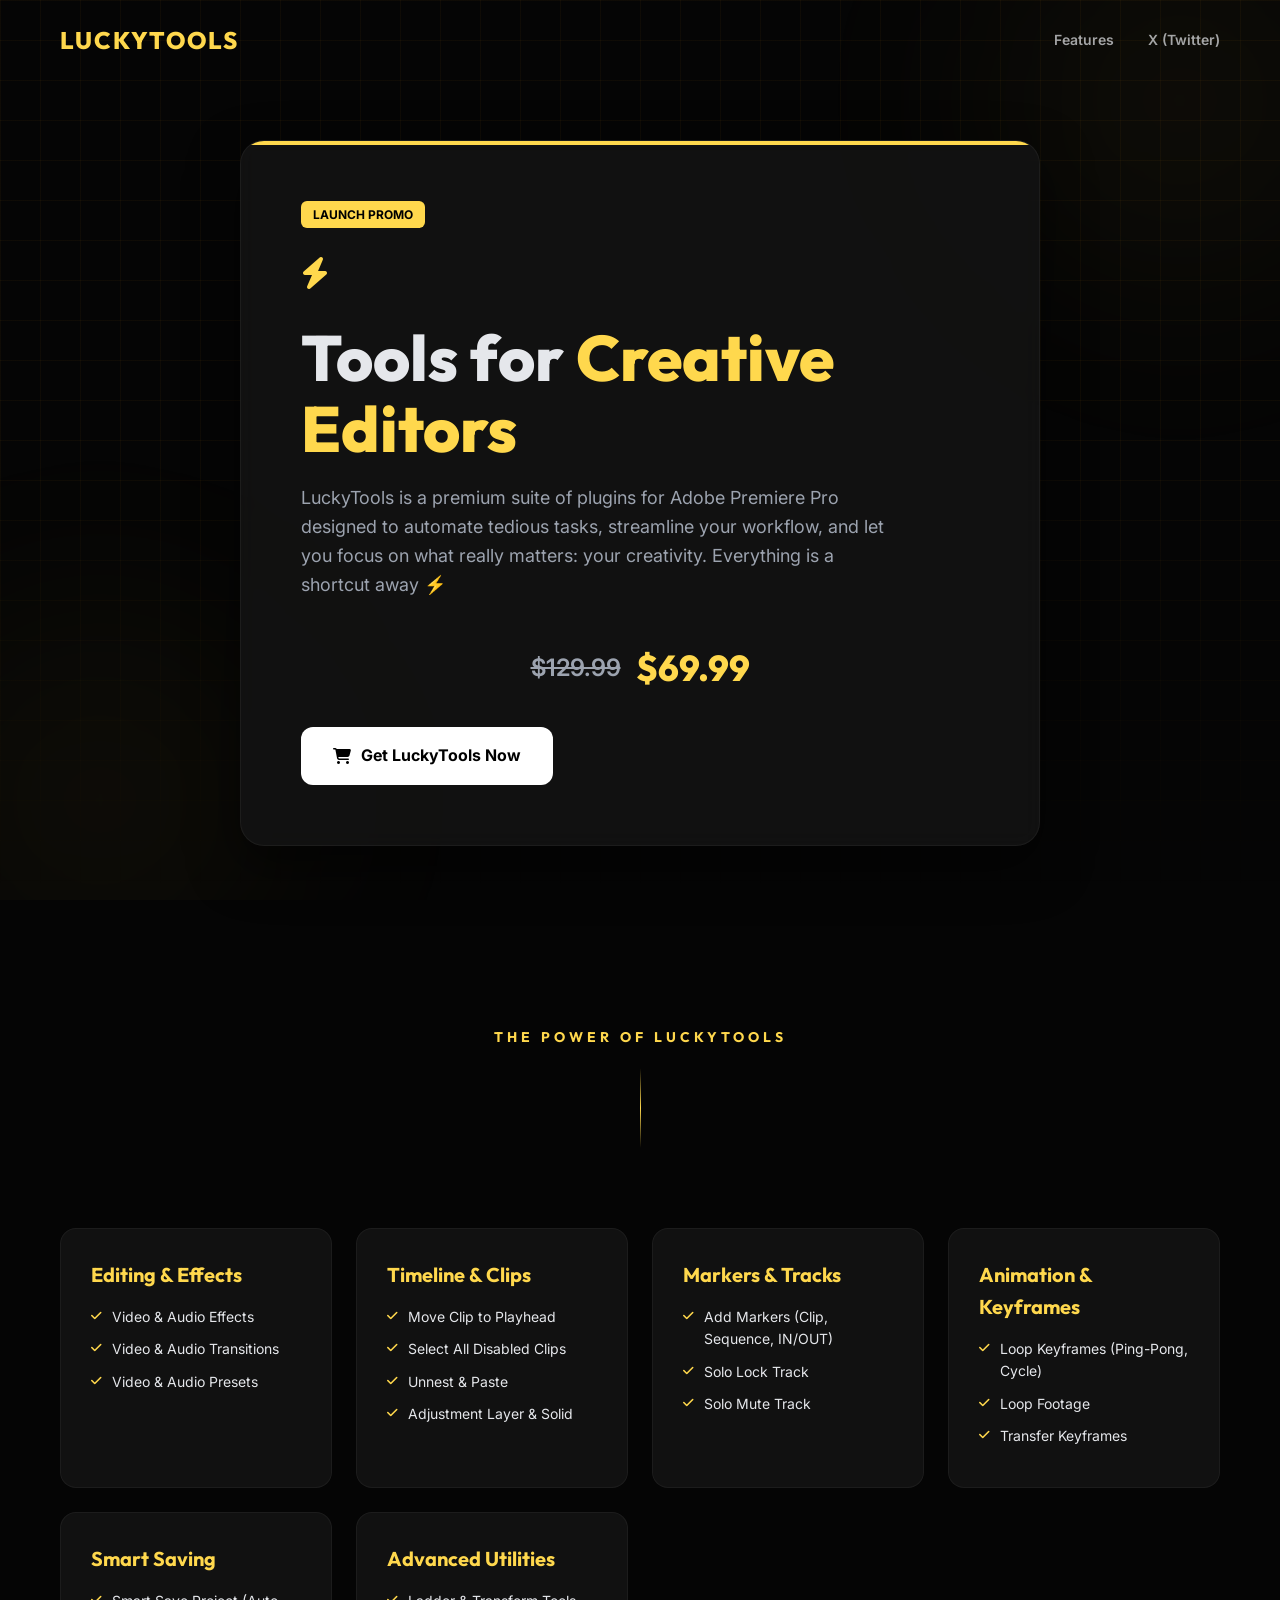
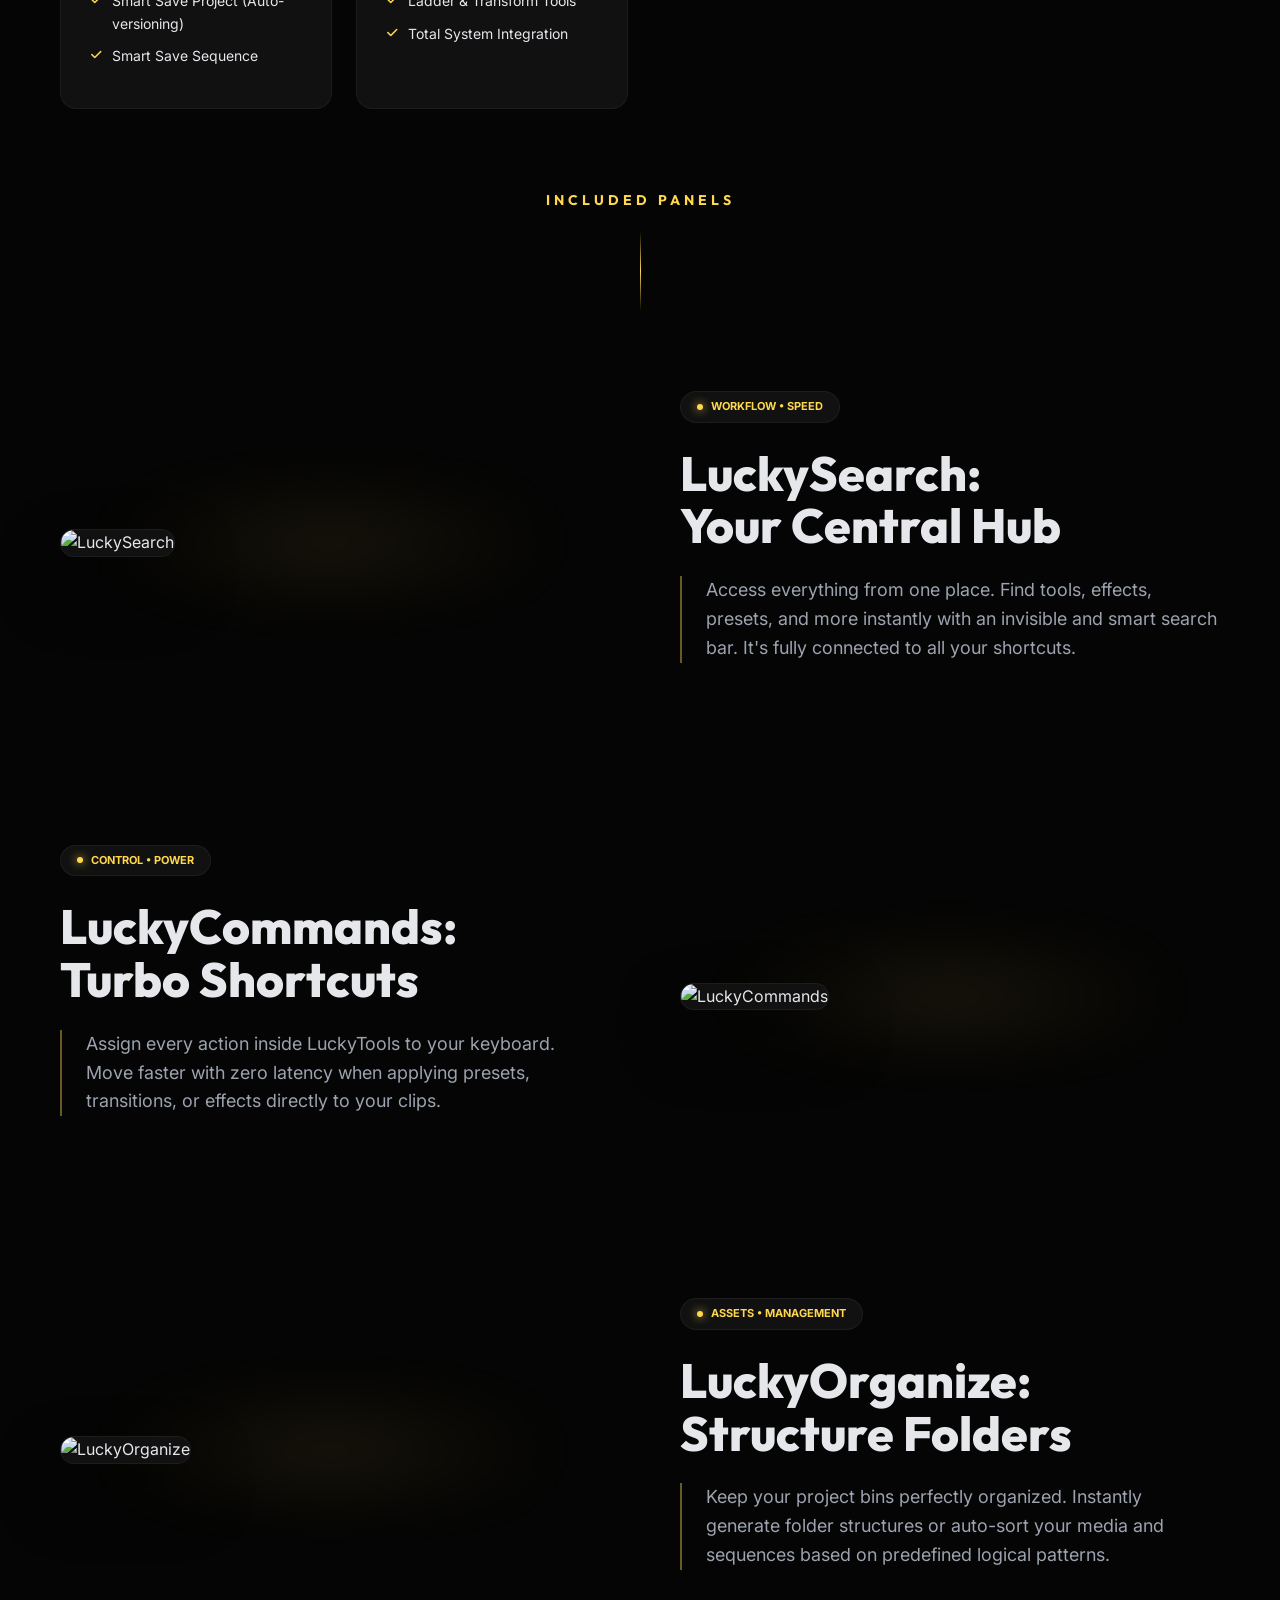
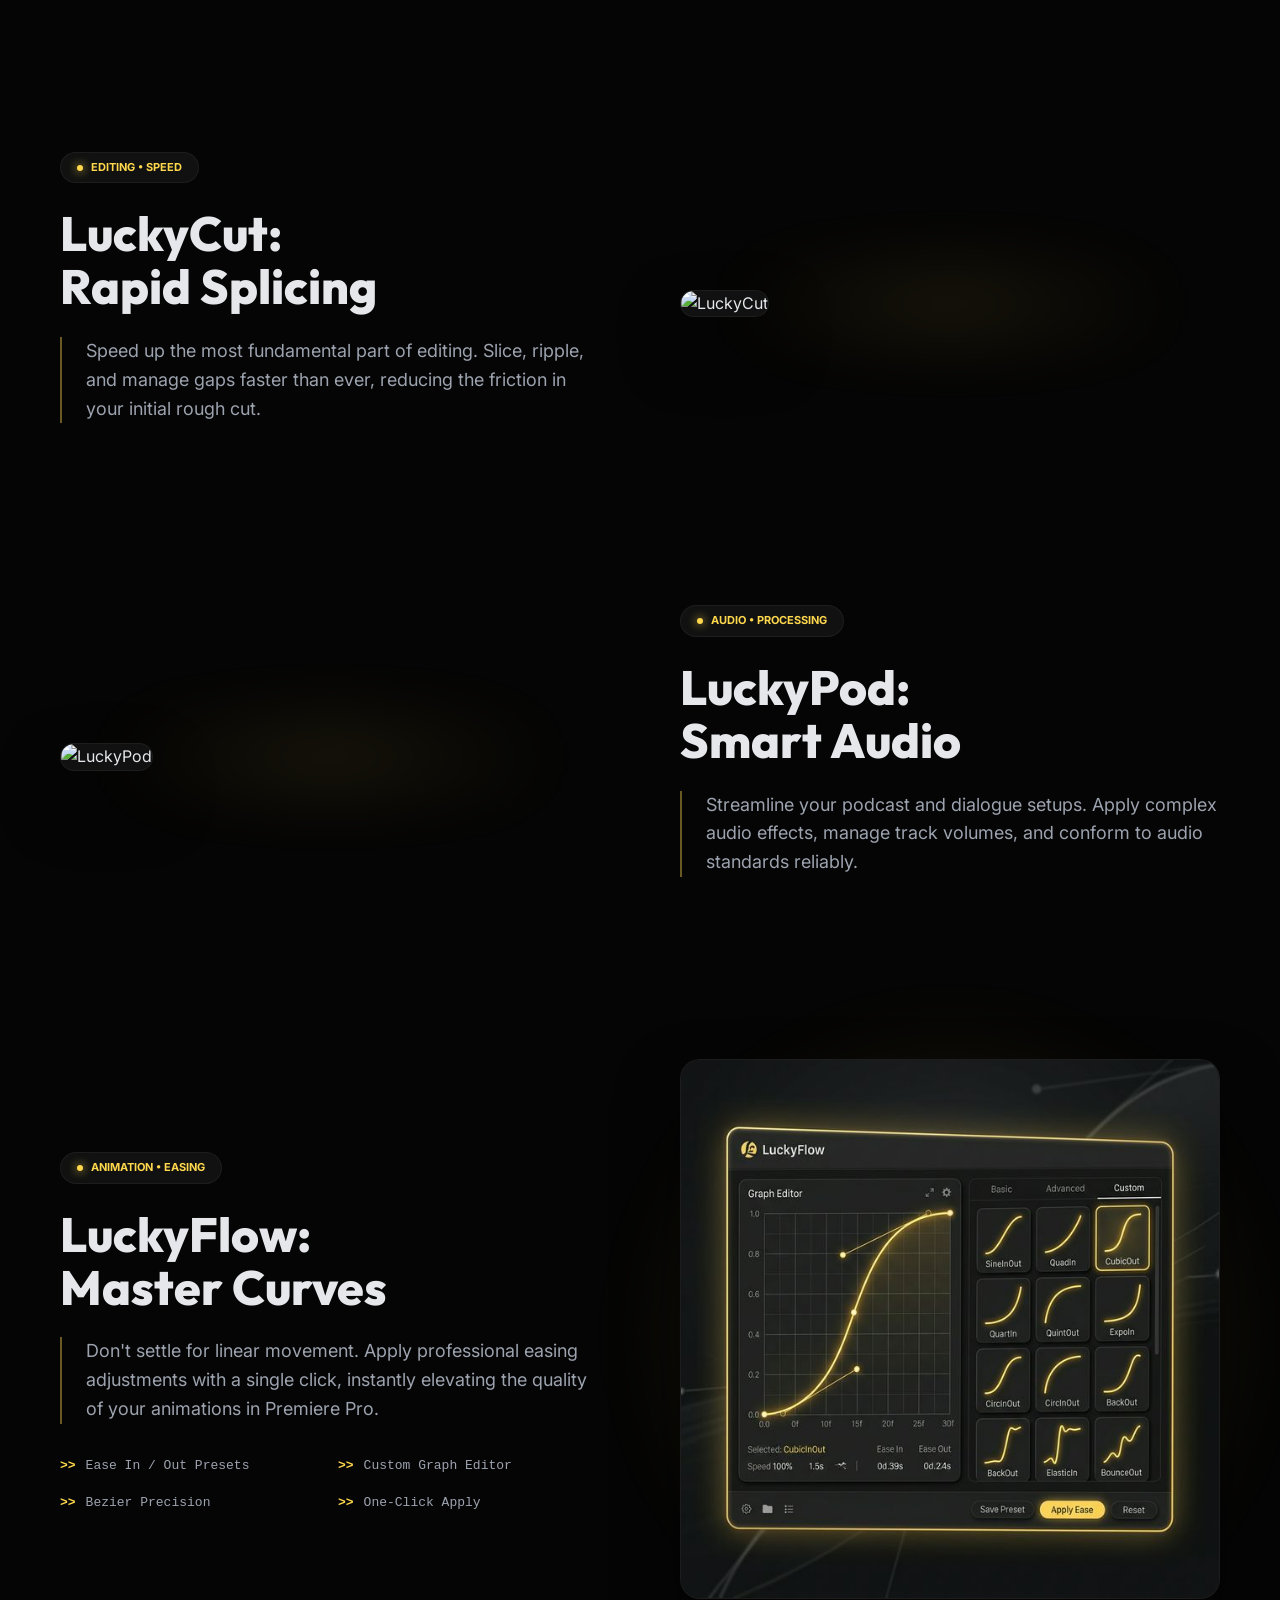
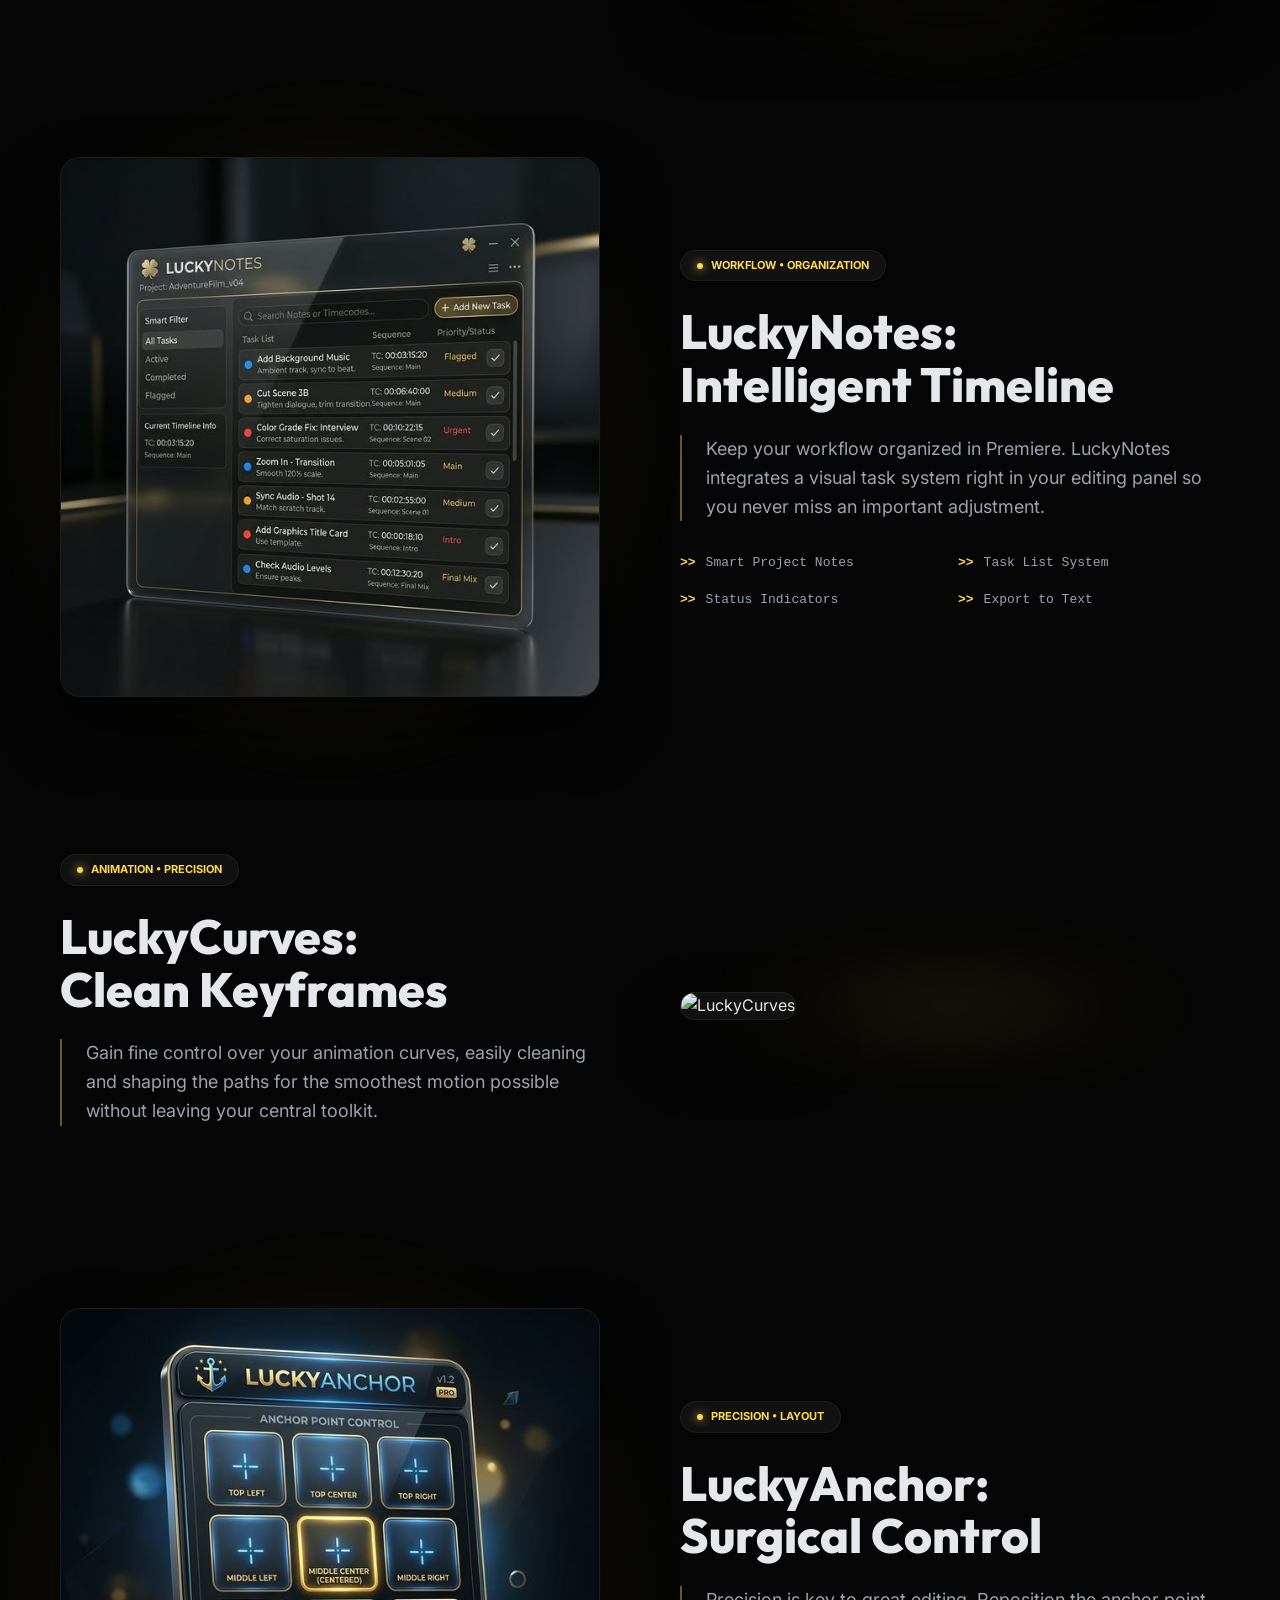
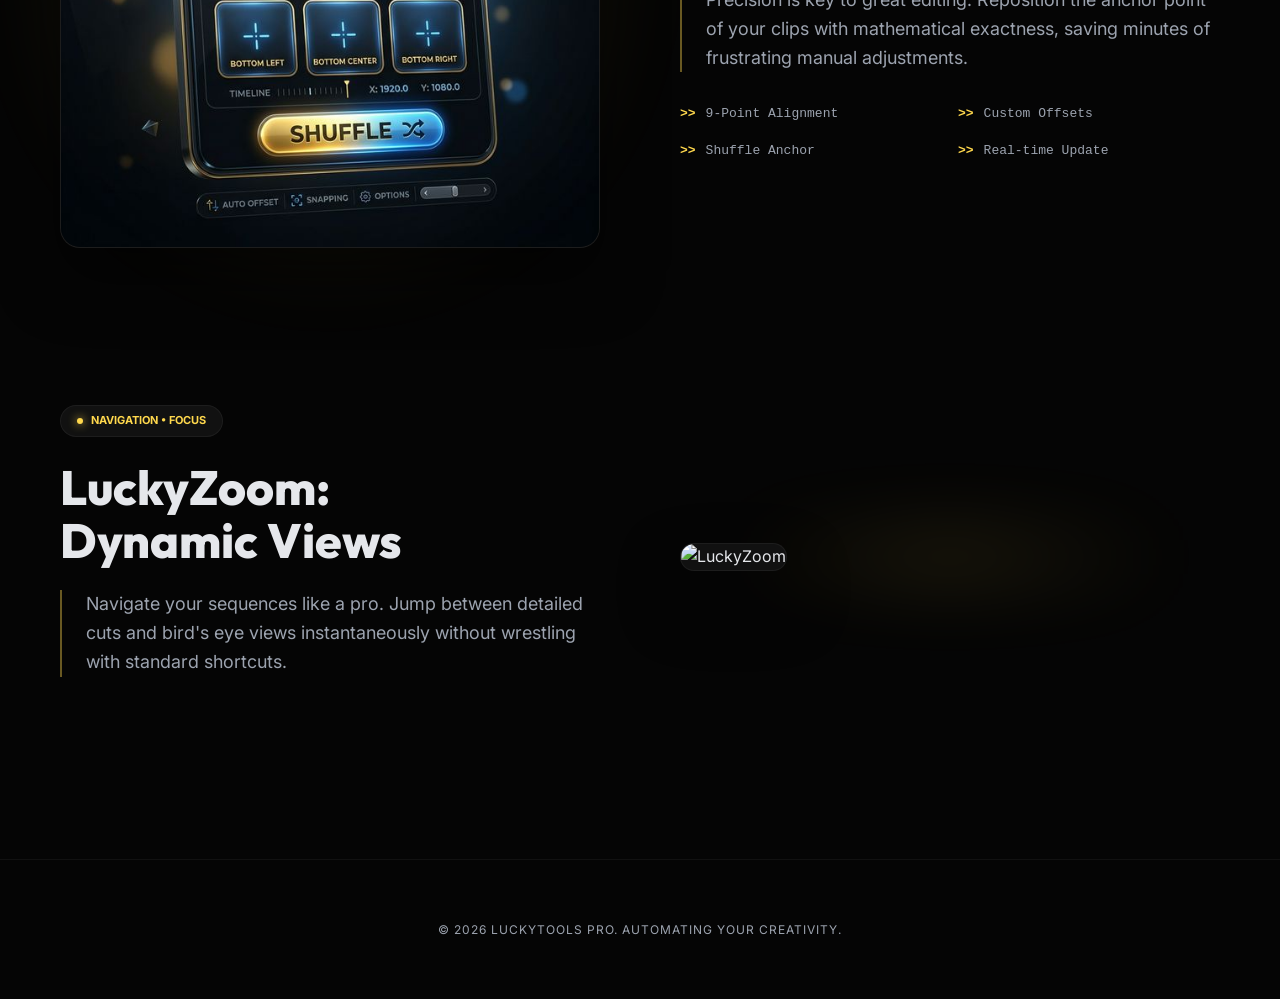
==== LuckyTools-main/index.html @ b52d0452 "Add files via upload" ====
<!DOCTYPE html>
<html lang="en">

<head>
    <meta charset="UTF-8">
    <meta name="viewport" content="width=device-width, initial-scale=1.0">
    <title>LuckyTools | Premium Premiere Pro Plugins</title>
    <link rel="stylesheet" href="style.css">
    <link rel="stylesheet" href="https://cdnjs.cloudflare.com/ajax/libs/font-awesome/6.4.0/css/all.min.css">
</head>

<body>
    <div class="bg-blobs">
        <div class="blob blob-1"></div>
        <div class="blob blob-2"></div>
    </div>

    <header class="container">
        <div class="logo">LuckyTools</div>
        <nav>
            <a href="#">Features</a>
            <a href="https://x.com/jorgeditor" target="_blank">X (Twitter)</a>
        </nav>
    </header>

    <main>
        <!-- HERO SECTION -->
        <section class="hero container">
            <div class="hero-content-wrapper">
                <div class="hero-card">
                    <div class="coming-soon">Launch Promo</div>
                    <div class="hero-icon">
                        <i class="fas fa-bolt"></i>
                    </div>
                    <h1>Tools for <span>Creative Editors</span></h1>
                    <p>LuckyTools is a premium suite of plugins for Adobe Premiere Pro designed to automate tedious tasks, streamline your workflow, and let you focus on what really matters: your creativity. Everything is a shortcut away ⚡</p>
                    <div class="price-box">
                        <span class="price-strikethrough">$129.99</span>
                        <span class="price-current">$69.99</span>
                    </div>
                    <a href="#" class="btn-download">
                        <i class="fas fa-shopping-cart"></i> Get LuckyTools Now
                    </a>
                </div>
            </div>
        </section>

        <!-- COMMANDS AND FEATURES GRID -->
        <div class="container">
            <div class="section-divider">
                <h2>The Power of LuckyTools</h2>
                <div class="line"></div>
            </div>

            <div class="features-grid">
                <div class="feature-card">
                    <h4>Editing & Effects</h4>
                    <ul>
                        <li><i class="fas fa-check"></i> Video & Audio Effects</li>
                        <li><i class="fas fa-check"></i> Video & Audio Transitions</li>
                        <li><i class="fas fa-check"></i> Video & Audio Presets</li>
                    </ul>
                </div>
                <div class="feature-card">
                    <h4>Timeline & Clips</h4>
                    <ul>
                        <li><i class="fas fa-check"></i> Move Clip to Playhead</li>
                        <li><i class="fas fa-check"></i> Select All Disabled Clips</li>
                        <li><i class="fas fa-check"></i> Unnest & Paste</li>
                        <li><i class="fas fa-check"></i> Adjustment Layer & Solid</li>
                    </ul>
                </div>
                <div class="feature-card">
                    <h4>Markers & Tracks</h4>
                    <ul>
                        <li><i class="fas fa-check"></i> Add Markers (Clip, Sequence, IN/OUT)</li>
                        <li><i class="fas fa-check"></i> Solo Lock Track</li>
                        <li><i class="fas fa-check"></i> Solo Mute Track</li>
                    </ul>
                </div>
                <div class="feature-card">
                    <h4>Animation & Keyframes</h4>
                    <ul>
                        <li><i class="fas fa-check"></i> Loop Keyframes (Ping-Pong, Cycle)</li>
                        <li><i class="fas fa-check"></i> Loop Footage</li>
                        <li><i class="fas fa-check"></i> Transfer Keyframes</li>
                    </ul>
                </div>
                <div class="feature-card">
                    <h4>Smart Saving</h4>
                    <ul>
                        <li><i class="fas fa-check"></i> Smart Save Project (Auto-versioning)</li>
                        <li><i class="fas fa-check"></i> Smart Save Sequence</li>
                    </ul>
                </div>
                <div class="feature-card">
                    <h4>Advanced Utilities</h4>
                    <ul>
                        <li><i class="fas fa-check"></i> Ladder & Transform Tools</li>
                        <li><i class="fas fa-check"></i> Total System Integration</li>
                    </ul>
                </div>
            </div>

            <div class="section-divider">
                <h2>Included Panels</h2>
                <div class="line"></div>
            </div>

            <!-- LuckySearch -->
            <div class="feature-row">
                <div class="feature-visual">
                    <div class="neon-glow"></div>
                    <img src="luckysearch.png" alt="LuckySearch" class="feature-image">
                </div>
                <div class="feature-content">
                    <div class="feature-badge">
                        <div class="dot"></div>
                        <span>Workflow • Speed</span>
                    </div>
                    <h3>LuckySearch: <br>Your Central Hub</h3>
                    <p>Access everything from one place. Find tools, effects, presets, and more instantly with an invisible and smart search bar. It's fully connected to all your shortcuts.</p>
                </div>
            </div>

            <!-- LuckyCommands -->
            <div class="feature-row reverse">
                <div class="feature-visual">
                    <div class="neon-glow"></div>
                    <img src="luckycommands.png" alt="LuckyCommands" class="feature-image">
                </div>
                <div class="feature-content">
                    <div class="feature-badge">
                        <div class="dot"></div>
                        <span>Control • Power</span>
                    </div>
                    <h3>LuckyCommands: <br>Turbo Shortcuts</h3>
                    <p>Assign every action inside LuckyTools to your keyboard. Move faster with zero latency when applying presets, transitions, or effects directly to your clips.</p>
                </div>
            </div>

            <!-- LuckyOrganize -->
            <div class="feature-row">
                <div class="feature-visual">
                    <div class="neon-glow"></div>
                    <img src="luckyorganize.png" alt="LuckyOrganize" class="feature-image">
                </div>
                <div class="feature-content">
                    <div class="feature-badge">
                        <div class="dot"></div>
                        <span>Assets • Management</span>
                    </div>
                    <h3>LuckyOrganize: <br>Structure Folders</h3>
                    <p>Keep your project bins perfectly organized. Instantly generate folder structures or auto-sort your media and sequences based on predefined logical patterns.</p>
                </div>
            </div>

            <!-- LuckyCut -->
            <div class="feature-row reverse">
                <div class="feature-visual">
                    <div class="neon-glow"></div>
                    <img src="luckycut.png" alt="LuckyCut" class="feature-image">
                </div>
                <div class="feature-content">
                    <div class="feature-badge">
                        <div class="dot"></div>
                        <span>Editing • Speed</span>
                    </div>
                    <h3>LuckyCut: <br>Rapid Splicing</h3>
                    <p>Speed up the most fundamental part of editing. Slice, ripple, and manage gaps faster than ever, reducing the friction in your initial rough cut.</p>
                </div>
            </div>

            <!-- LuckyPod -->
            <div class="feature-row">
                <div class="feature-visual">
                    <div class="neon-glow"></div>
                    <img src="luckypod.png" alt="LuckyPod" class="feature-image">
                </div>
                <div class="feature-content">
                    <div class="feature-badge">
                        <div class="dot"></div>
                        <span>Audio • Processing</span>
                    </div>
                    <h3>LuckyPod: <br>Smart Audio</h3>
                    <p>Streamline your podcast and dialogue setups. Apply complex audio effects, manage track volumes, and conform to audio standards reliably.</p>
                </div>
            </div>

            <!-- LuckyFlow -->
            <div class="feature-row reverse">
                <div class="feature-visual">
                    <div class="neon-glow"></div>
                    <img src="luckyflow.png" alt="LuckyFlow" class="feature-image">
                </div>
                <div class="feature-content">
                    <div class="feature-badge">
                        <div class="dot"></div>
                        <span>Animation • Easing</span>
                    </div>
                    <h3>LuckyFlow: <br>Master Curves</h3>
                    <p>Don't settle for linear movement. Apply professional easing adjustments with a single click, instantly elevating the quality of your animations in Premiere Pro.</p>
                    <ul class="feature-list">
                        <li><span>>></span> Ease In / Out Presets</li>
                        <li><span>>></span> Custom Graph Editor</li>
                        <li><span>>></span> Bezier Precision</li>
                        <li><span>>></span> One-Click Apply</li>
                    </ul>
                </div>
            </div>

            <!-- LuckyNotes -->
            <div class="feature-row">
                <div class="feature-visual">
                    <div class="neon-glow"></div>
                    <img src="luckynotes.png" alt="LuckyNotes" class="feature-image">
                </div>
                <div class="feature-content">
                    <div class="feature-badge">
                        <div class="dot"></div>
                        <span>Workflow • Organization</span>
                    </div>
                    <h3>LuckyNotes: <br>Intelligent Timeline</h3>
                    <p>Keep your workflow organized in Premiere. LuckyNotes integrates a visual task system right in your editing panel so you never miss an important adjustment.</p>
                    <ul class="feature-list">
                        <li><span>>></span> Smart Project Notes</li>
                        <li><span>>></span> Task List System</li>
                        <li><span>>></span> Status Indicators</li>
                        <li><span>>></span> Export to Text</li>
                    </ul>
                </div>
            </div>

            <!-- LuckyCurves -->
            <div class="feature-row reverse">
                <div class="feature-visual">
                    <div class="neon-glow"></div>
                    <img src="luckycurves.png" alt="LuckyCurves" class="feature-image">
                </div>
                <div class="feature-content">
                    <div class="feature-badge">
                        <div class="dot"></div>
                        <span>Animation • Precision</span>
                    </div>
                    <h3>LuckyCurves: <br>Clean Keyframes</h3>
                    <p>Gain fine control over your animation curves, easily cleaning and shaping the paths for the smoothest motion possible without leaving your central toolkit.</p>
                </div>
            </div>

            <!-- LuckyAnchor -->
            <div class="feature-row">
                <div class="feature-visual">
                    <div class="neon-glow"></div>
                    <img src="luckyanchor.png" alt="LuckyAnchor" class="feature-image">
                </div>
                <div class="feature-content">
                    <div class="feature-badge">
                        <div class="dot"></div>
                        <span>Precision • Layout</span>
                    </div>
                    <h3>LuckyAnchor: <br>Surgical Control</h3>
                    <p>Precision is key to great editing. Reposition the anchor point of your clips with mathematical exactness, saving minutes of frustrating manual adjustments.</p>
                    <ul class="feature-list">
                        <li><span>>></span> 9-Point Alignment</li>
                        <li><span>>></span> Custom Offsets</li>
                        <li><span>>></span> Shuffle Anchor</li>
                        <li><span>>></span> Real-time Update</li>
                    </ul>
                </div>
            </div>

            <!-- LuckyZoom -->
            <div class="feature-row reverse">
                <div class="feature-visual">
                    <div class="neon-glow"></div>
                    <img src="luckyzoom.png" alt="LuckyZoom" class="feature-image">
                </div>
                <div class="feature-content">
                    <div class="feature-badge">
                        <div class="dot"></div>
                        <span>Navigation • Focus</span>
                    </div>
                    <h3>LuckyZoom: <br>Dynamic Views</h3>
                    <p>Navigate your sequences like a pro. Jump between detailed cuts and bird's eye views instantaneously without wrestling with standard shortcuts.</p>
                </div>
            </div>

        </div>
    </main>

    <footer>
        <div class="container">
            <p>&copy; 2026 LUCKYTOOLS PRO. AUTOMATING YOUR CREATIVITY.</p>
        </div>
    </footer>
</body>

</html>
---- LuckyTools-main/style.css ----
/* style.css */
@import url('https://fonts.googleapis.com/css2?family=Inter:wght@400;700&family=Outfit:wght@400;700;800&display=swap');

:root {
    --bg-color: #050505;
    --accent-color: #FFD84D;
    --accent-glow: rgba(255, 216, 77, 0.4);
    --text-color: #e5e7eb;
    --text-muted: #9ca3af;
    --card-bg: rgba(20, 20, 20, 0.8);
    --card-border: rgba(255, 255, 255, 0.05);
    --glass-bg: rgba(255, 255, 255, 0.03);
    --container-width: 1200px;
}

* {
    margin: 0;
    padding: 0;
    box-sizing: border-box;
}

body {
    background-color: var(--bg-color);
    color: var(--text-color);
    font-family: 'Inter', sans-serif;
    line-height: 1.6;
    overflow-x: hidden;
}

/* Background Grid Overlay (Retro Grid style) */
body::before {
    content: '';
    position: fixed;
    top: 0;
    left: 0;
    width: 100%;
    height: 100%;
    background-image: 
        linear-gradient(rgba(219, 146, 30, 0.05) 1px, transparent 1px),
        linear-gradient(90deg, rgba(219, 146, 30, 0.05) 1px, transparent 1px);
    background-size: 40px 40px;
    -webkit-mask-image: linear-gradient(to bottom, black 50%, transparent 100%);
    mask-image: linear-gradient(to bottom, black 50%, transparent 100%);
    z-index: -1;
    pointer-events: none;
}

.container {
    max-width: var(--container-width);
    margin: 0 auto;
    padding: 0 20px;
}

header {
    height: 80px;
    display: flex;
    justify-content: space-between;
    align-items: center;
    position: relative;
    z-index: 10;
}

.logo {
    font-family: 'Outfit', sans-serif;
    font-weight: 800;
    font-size: 24px;
    text-transform: uppercase;
    letter-spacing: 2px;
    color: var(--accent-color);
}

nav a {
    color: var(--text-color);
    text-decoration: none;
    margin-left: 30px;
    font-size: 14px;
    font-weight: 600;
    opacity: 0.7;
    transition: opacity 0.3s;
}

nav a:hover {
    opacity: 1;
}

main {
    padding-top: 60px;
}

.hero {
    display: flex;
    justify-content: center;
    align-items: center;
    min-height: 70vh;
    padding-bottom: 100px;
}

.hero-card {
    background: var(--card-bg);
    border: 1px solid var(--card-border);
    backdrop-filter: blur(10px);
    padding: 60px;
    border-radius: 24px;
    max-width: 800px;
    position: relative;
    overflow: hidden;
    box-shadow: 0 20px 50px rgba(0, 0, 0, 0.5);
}

.hero-card::before {
    content: '';
    position: absolute;
    top: 0;
    left: 0;
    width: 100%;
    height: 4px;
    background: var(--accent-color);
}

.hero-icon {
    font-size: 32px;
    color: var(--accent-color);
    margin-bottom: 24px;
}

h1 {
    font-family: 'Outfit', sans-serif;
    font-size: 64px;
    font-weight: 800;
    margin-bottom: 20px;
    line-height: 1.1;
}

h1 span {
    color: var(--accent-color);
}

.hero-card p {
    color: var(--text-muted);
    font-size: 18px;
    margin-bottom: 40px;
    max-width: 600px;
}

.btn-download {
    display: inline-flex;
    align-items: center;
    gap: 10px;
    background-color: #ffffff;
    color: #000000;
    padding: 16px 32px;
    border-radius: 12px;
    text-decoration: none;
    font-weight: 700;
    transition: transform 0.3s, background-color 0.3s;
}

.btn-download:hover {
    transform: translateY(-2px);
    background-color: var(--accent-color);
}

.category-section {
    margin-bottom: 80px;
}

.category-title {
    font-family: 'Outfit', sans-serif;
    font-size: 20px;
    text-transform: uppercase;
    letter-spacing: 3px;
    color: var(--accent-color);
    text-align: center;
    margin-bottom: 10px;
    display: flex;
    flex-direction: column;
    align-items: center;
}

.category-title::after {
    content: '';
    width: 0;
    height: 0;
}

.section-divider {
    text-align: center;
    margin: 80px 0;
}

.section-divider h2 {
    font-family: 'Outfit', sans-serif;
    font-size: 14px;
    letter-spacing: 4px;
    color: var(--accent-color);
    text-transform: uppercase;
    margin-bottom: 20px;
}

.section-divider .line {
    width: 1px;
    height: 80px;
    background: linear-gradient(to bottom, transparent, var(--accent-color), transparent);
    margin: 0 auto;
}

.feature-row {
    display: flex;
    align-items: center;
    gap: 80px;
    margin-bottom: 150px;
}

.feature-row.reverse {
    flex-direction: row-reverse;
}

.feature-visual {
    flex: 1;
    position: relative;
}

.feature-content {
    flex: 1;
}

.neon-glow {
    position: absolute;
    top: 50%;
    left: 50%;
    transform: translate(-50%, -50%);
    width: 120%;
    height: 120%;
    background: radial-gradient(circle, var(--accent-glow) 0%, transparent 70%);
    filter: blur(40px);
    z-index: -1;
    opacity: 0.5;
}

.feature-image {
    width: 100%;
    border-radius: 20px;
    border: 1px solid var(--card-border);
    box-shadow: 0 30px 60px rgba(0,0,0,0.5);
    background: #111;
    transition: transform 0.5s cubic-bezier(0.25, 1, 0.5, 1);
}

.feature-row:hover .feature-image {
    transform: translateY(-10px) scale(1.02);
}

.feature-badge {
    display: inline-flex;
    align-items: center;
    gap: 8px;
    padding: 6px 16px;
    background: rgba(255, 255, 255, 0.05);
    border: 1px solid var(--card-border);
    border-radius: 100px;
    font-size: 11px;
    font-weight: 700;
    text-transform: uppercase;
    color: var(--accent-color);
    margin-bottom: 24px;
}

.feature-badge .dot {
    width: 6px;
    height: 6px;
    background: var(--accent-color);
    border-radius: 50%;
    box-shadow: 0 0 10px var(--accent-color);
}

.feature-content h3 {
    font-size: 48px;
    font-family: 'Outfit', sans-serif;
    font-weight: 800;
    line-height: 1.1;
    margin-bottom: 24px;
}

.feature-content p {
    font-size: 18px;
    color: var(--text-muted);
    border-left: 2px solid var(--accent-glow);
    padding-left: 24px;
    margin-bottom: 32px;
}

.feature-list {
    list-style: none;
    display: grid;
    grid-template-columns: 1fr 1fr;
    gap: 16px;
}

.feature-list li {
    font-family: monospace;
    font-size: 13px;
    color: var(--text-muted);
    display: flex;
    align-items: center;
    gap: 10px;
}

.feature-list li span {
    color: var(--accent-color);
    font-weight: bold;
}

footer {
    padding: 60px 0;
    text-align: center;
    border-top: 1px solid var(--card-border);
    margin-top: 100px;
}

footer p {
    color: var(--text-muted);
    font-size: 12px;
    letter-spacing: 1px;
}

/* Coming Soon Badge */
.coming-soon {
    display: inline-block;
    background: var(--accent-color);
    color: #000;
    padding: 4px 12px;
    border-radius: 6px;
    font-weight: 700;
    font-size: 12px;
    margin-bottom: 20px;
    text-transform: uppercase;
}

/* Background Blobs */
.bg-blobs {
    position: fixed;
    top: 0;
    left: 0;
    width: 100%;
    height: 100%;
    z-index: -2;
    overflow: hidden;
}

.blob {
    position: absolute;
    width: 600px;
    height: 600px;
    background: radial-gradient(circle, rgba(255, 216, 77, 0.05) 0%, transparent 70%);
    border-radius: 50%;
    filter: blur(80px);
}

.blob-1 {
    top: -200px;
    right: -200px;
}

.blob-2 {
    bottom: -200px;
    left: -200px;
}

@media (max-width: 768px) {
    h1 {
        font-size: 40px;
    }
    .hero-card {
        padding: 30px;
    }
}

/* Pricing Styles */
.price-box {
    display: flex;
    align-items: center;
    justify-content: center;
    gap: 15px;
    margin-bottom: 30px;
}

.price-strikethrough {
    font-size: 24px;
    color: var(--text-muted);
    text-decoration: line-through;
    font-weight: 600;
}

.price-current {
    font-size: 36px;
    color: var(--accent-color);
    font-weight: 800;
    font-family: 'Outfit', sans-serif;
}

/* Features Grid */
.features-grid {
    display: grid;
    grid-template-columns: repeat(auto-fit, minmax(250px, 1fr));
    gap: 24px;
    margin-bottom: 80px;
    text-align: left;
}

.feature-card {
    background: var(--card-bg);
    border: 1px solid var(--card-border);
    padding: 30px;
    border-radius: 16px;
    transition: transform 0.3s, border-color 0.3s;
}

.feature-card:hover {
    transform: translateY(-5px);
    border-color: var(--accent-glow);
}

.feature-card h4 {
    font-family: 'Outfit', sans-serif;
    color: var(--accent-color);
    font-size: 20px;
    margin-bottom: 15px;
}

.feature-card ul {
    list-style: none;
    color: var(--text-color);
    font-size: 14px;
}

.feature-card ul li {
    margin-bottom: 10px;
    display: flex;
    align-items: flex-start;
    gap: 10px;
}

.feature-card ul li i {
    color: var(--accent-color);
    font-size: 12px;
    margin-top: 4px;
}
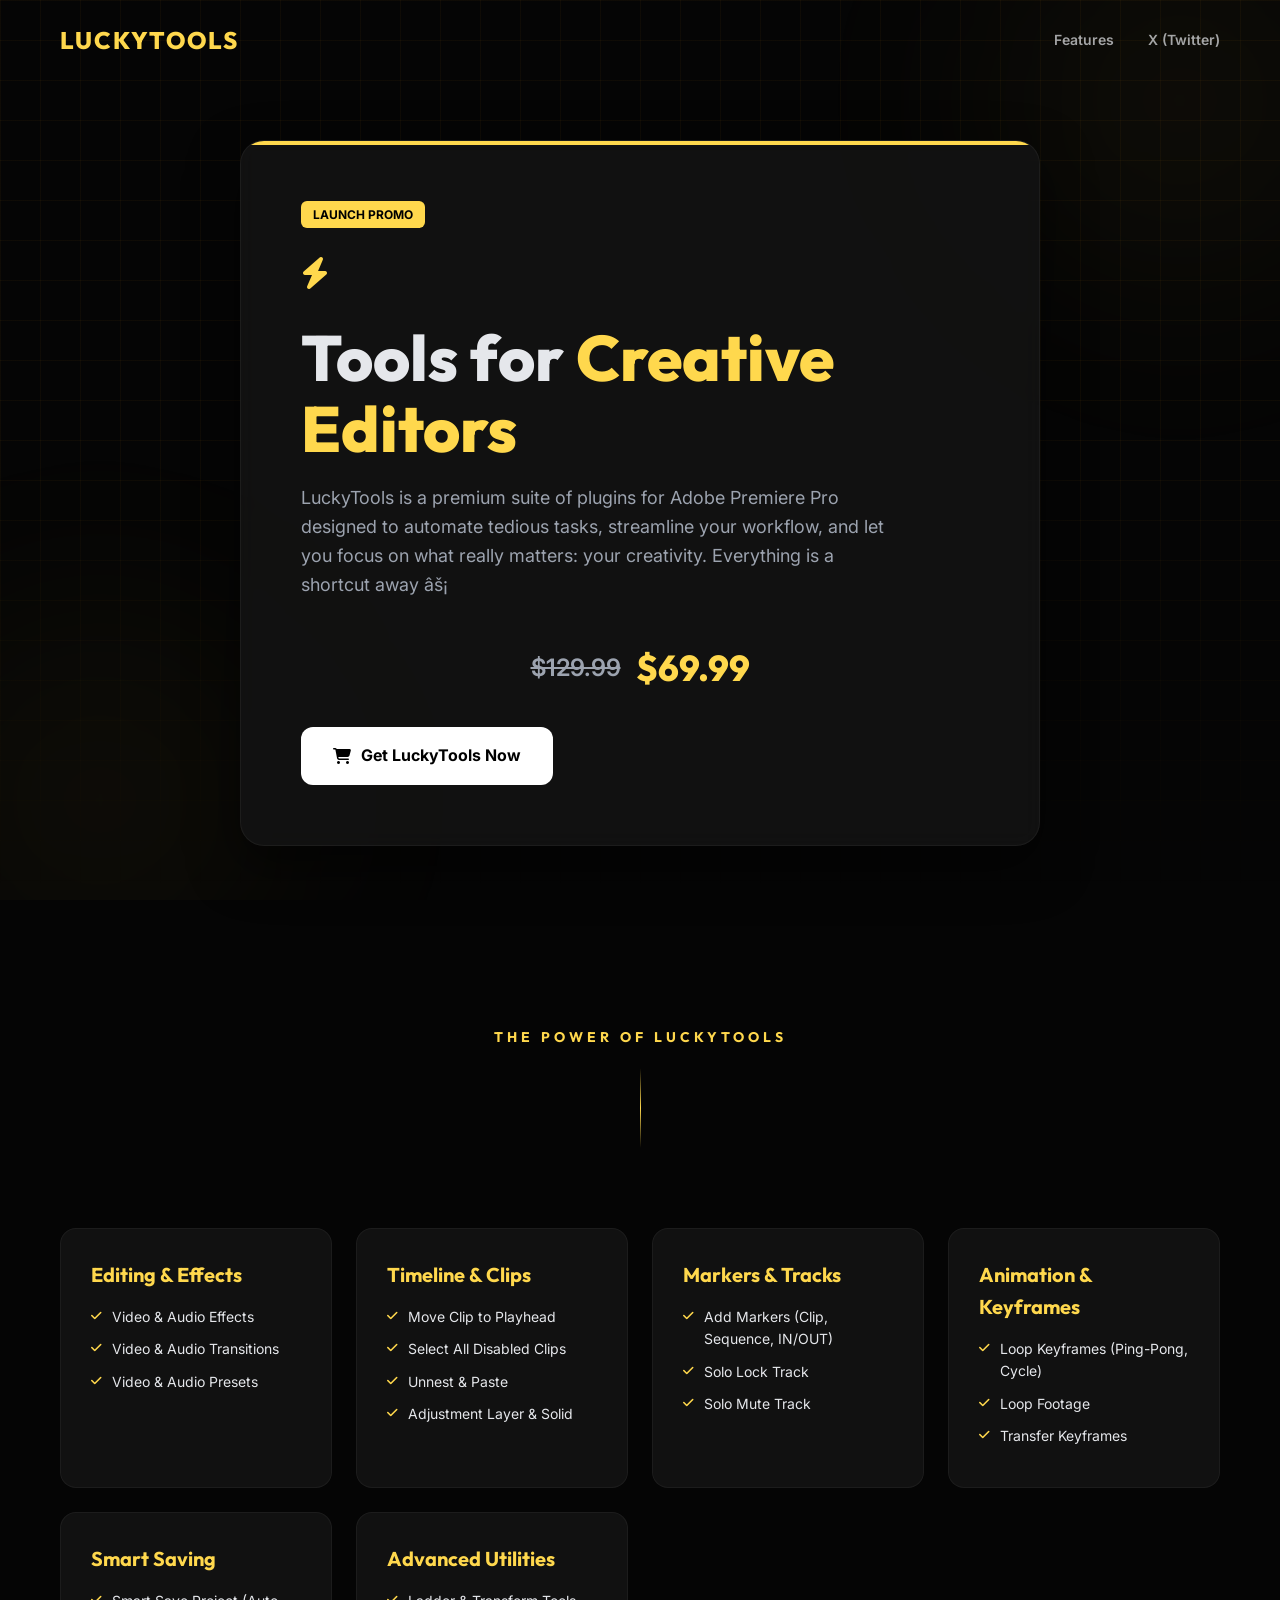
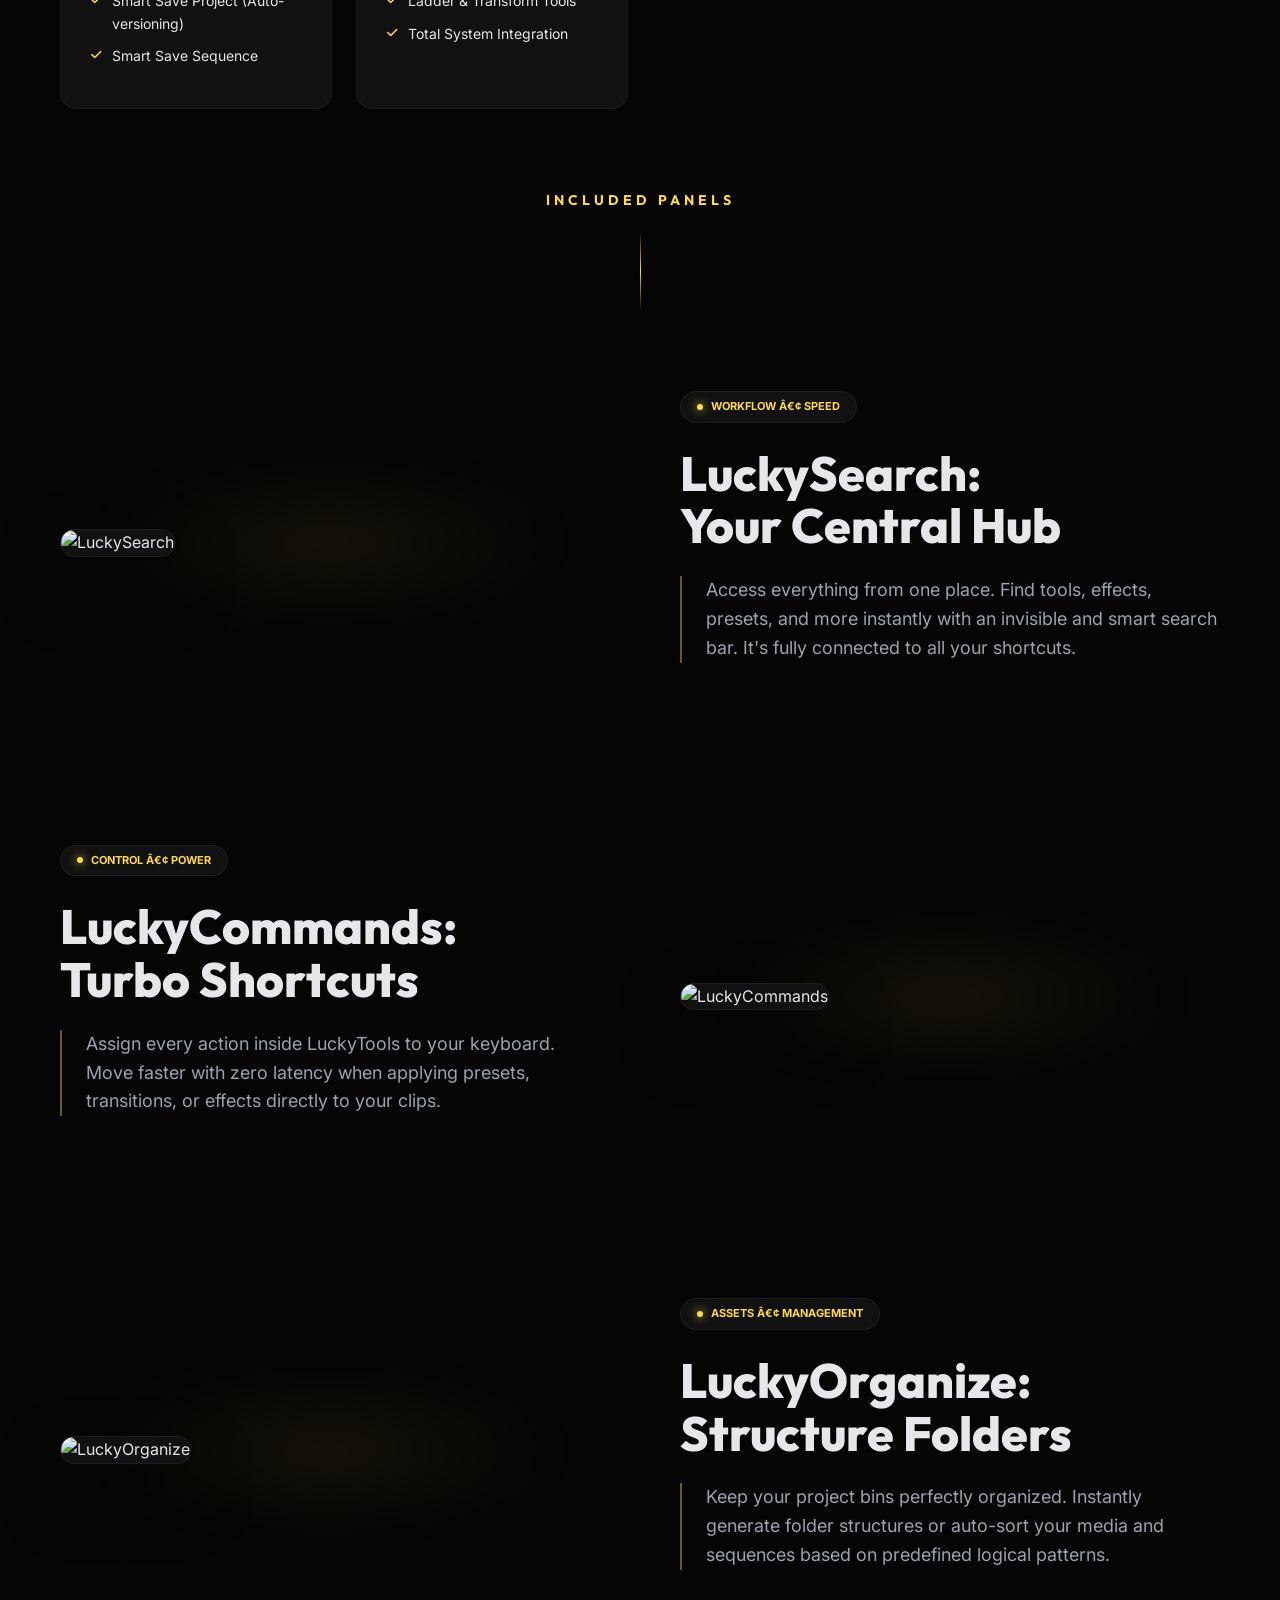
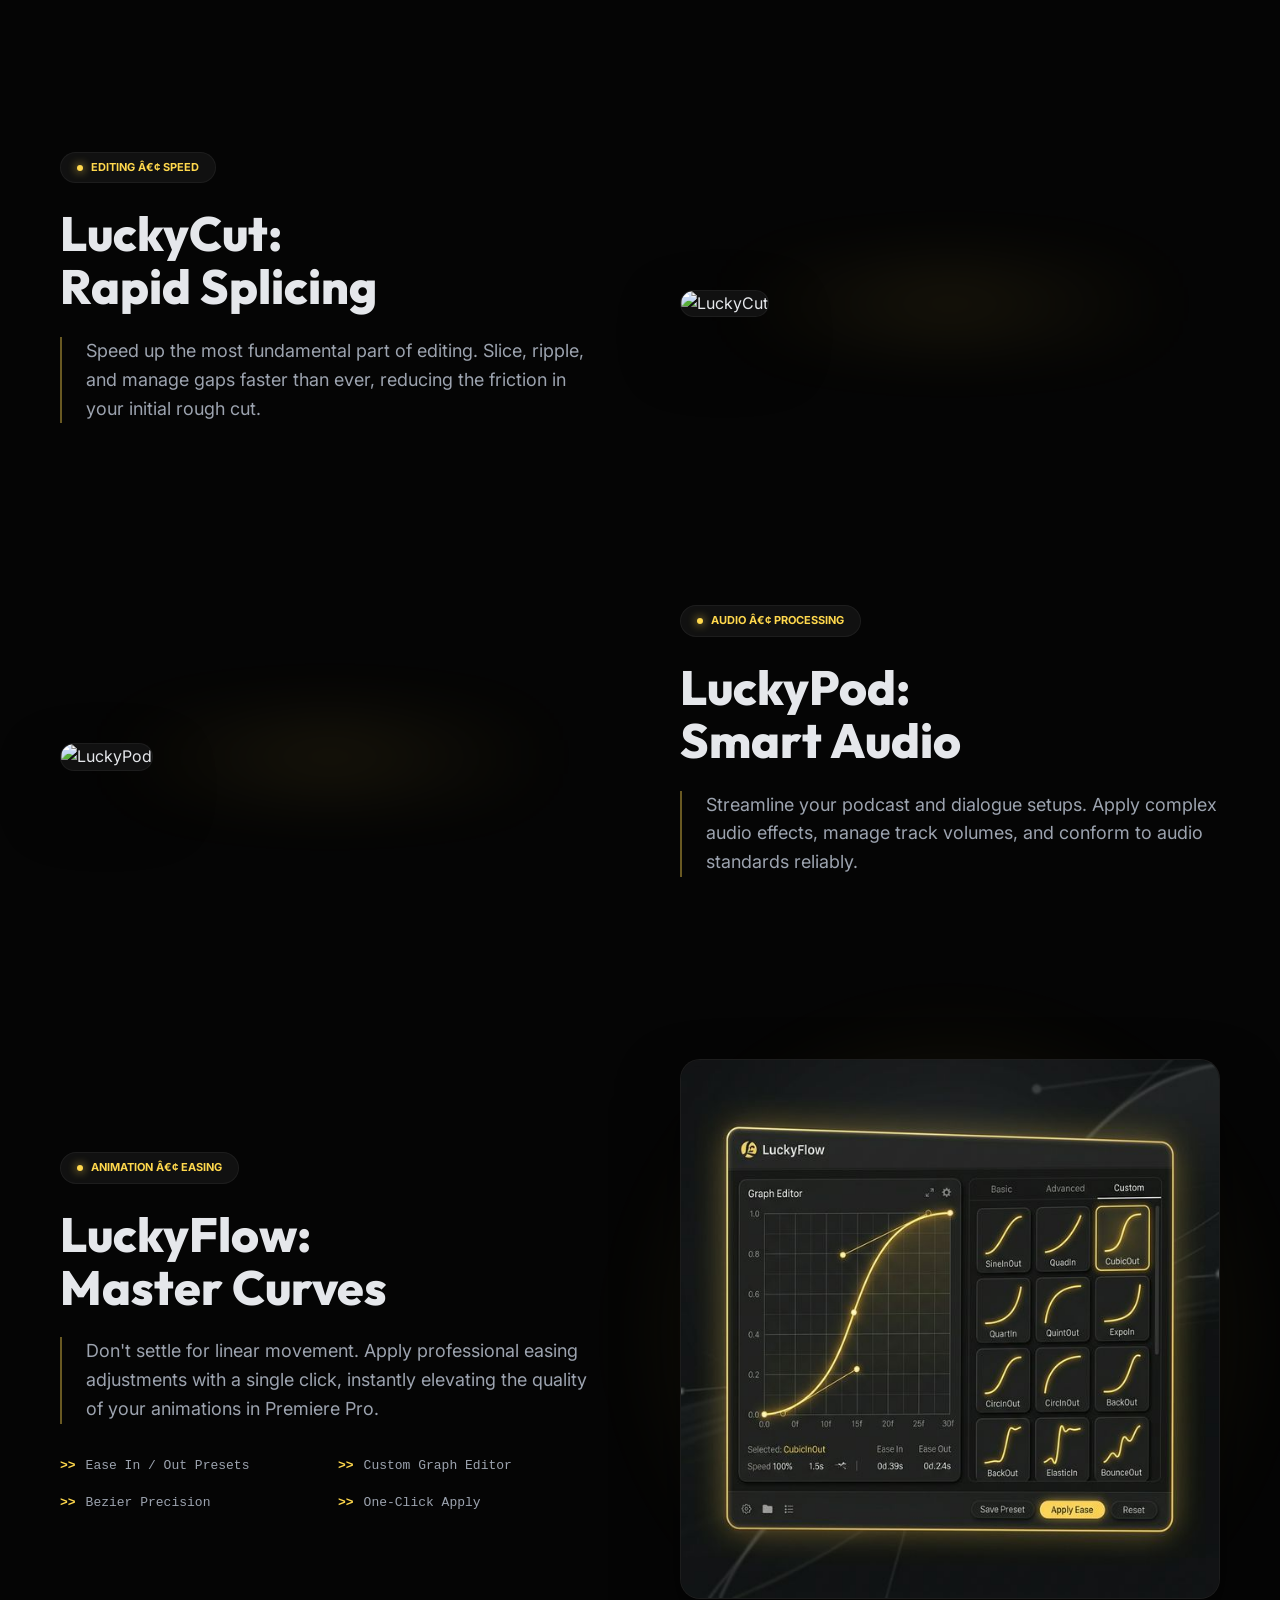
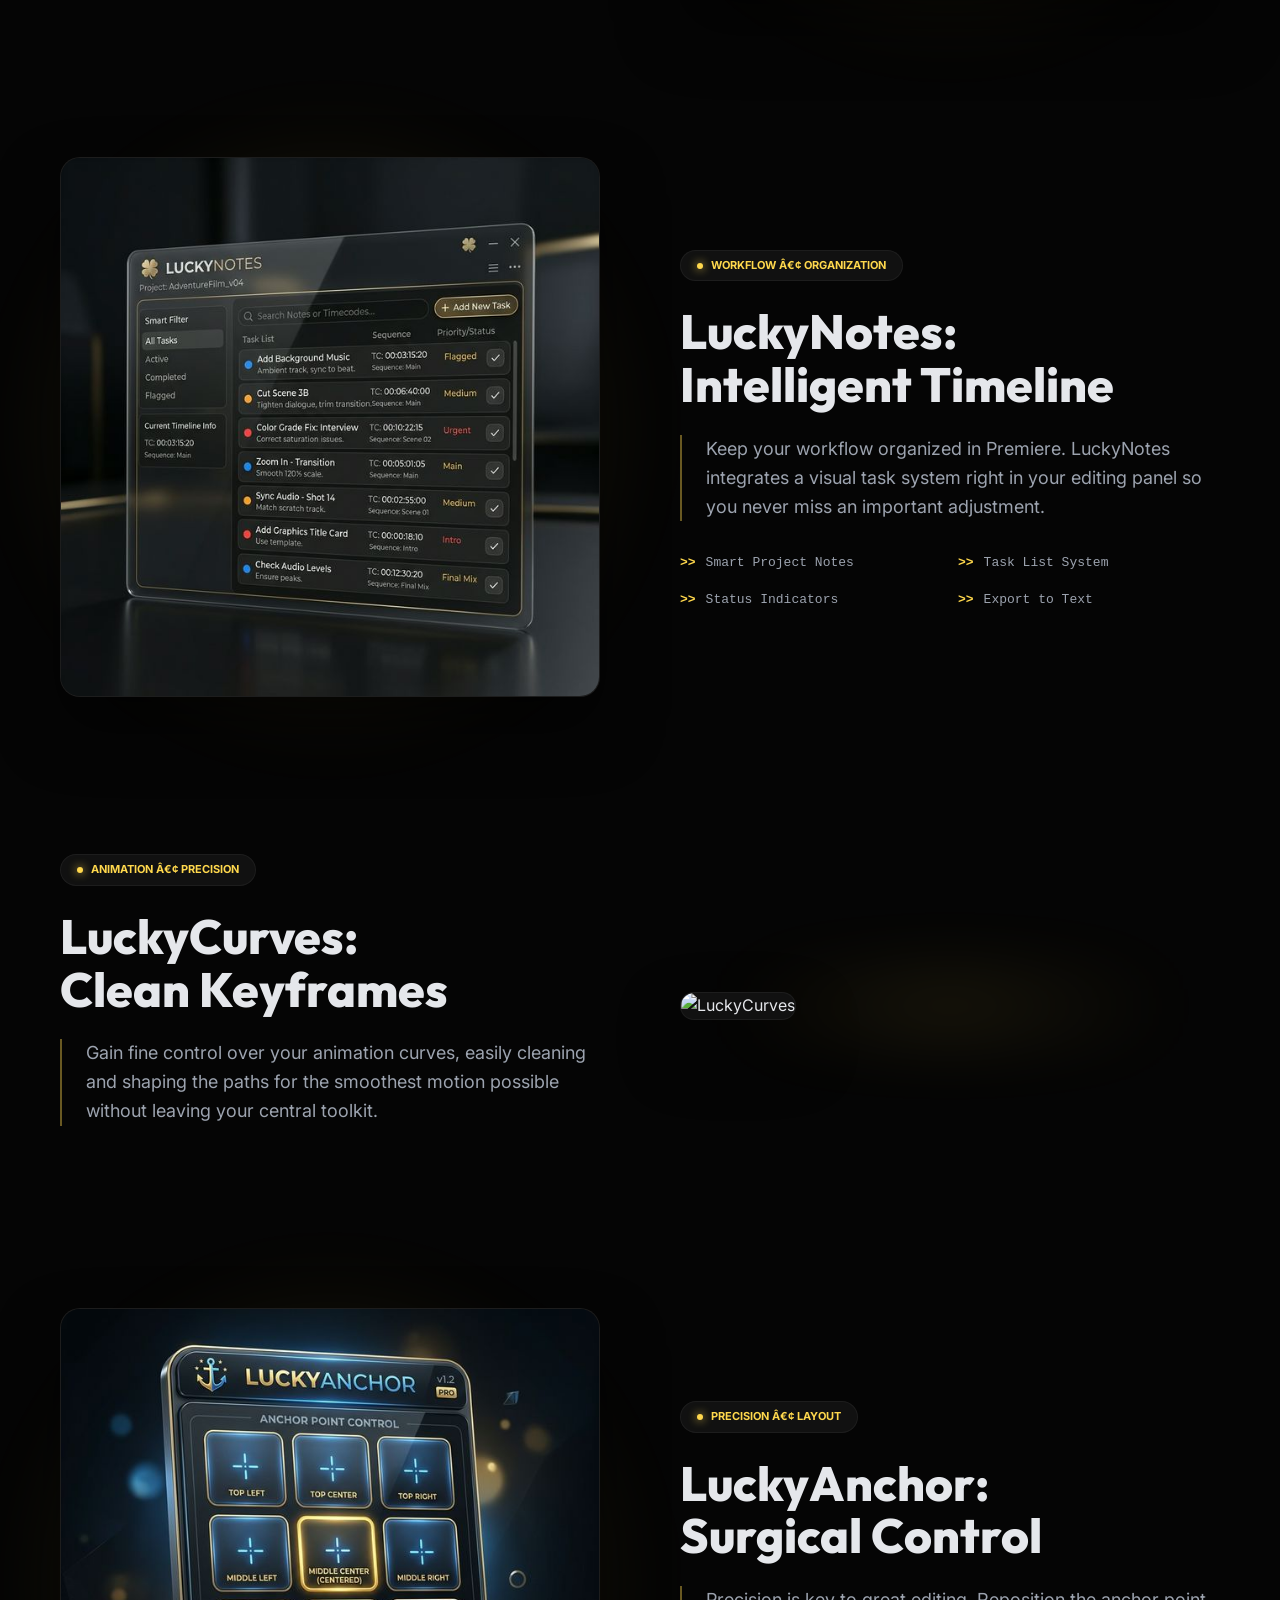
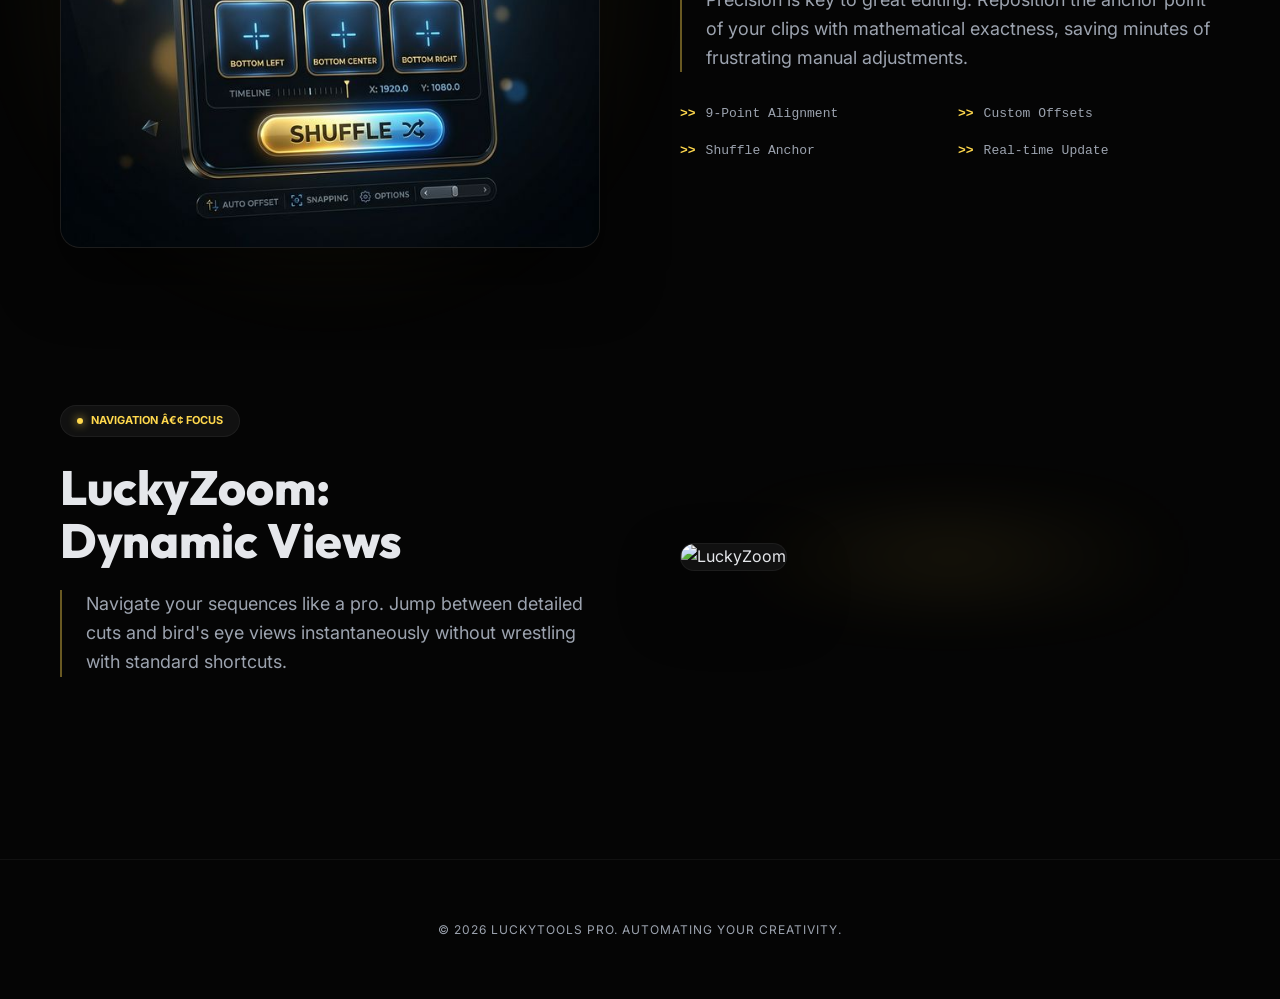
==== commit 2cfb1cce: "Add files via upload" ====
--- a/LuckyTools-main/index.html
+++ b/LuckyTools-main/index.html
@@ -1,4 +1,4 @@
-<!DOCTYPE html>
+﻿<!DOCTYPE html>
 <html lang="en">
 
 <head>
@@ -33,7 +33,7 @@
                         <i class="fas fa-bolt"></i>
                     </div>
                     <h1>Tools for <span>Creative Editors</span></h1>
-                    <p>LuckyTools is a premium suite of plugins for Adobe Premiere Pro designed to automate tedious tasks, streamline your workflow, and let you focus on what really matters: your creativity. Everything is a shortcut away ⚡</p>
+                    <p>LuckyTools is a premium suite of plugins for Adobe Premiere Pro designed to automate tedious tasks, streamline your workflow, and let you focus on what really matters: your creativity. Everything is a shortcut away âš¡</p>
                     <div class="price-box">
                         <span class="price-strikethrough">$129.99</span>
                         <span class="price-current">$69.99</span>
@@ -116,7 +116,7 @@
                 <div class="feature-content">
                     <div class="feature-badge">
                         <div class="dot"></div>
-                        <span>Workflow • Speed</span>
+                        <span>Workflow â€¢ Speed</span>
                     </div>
                     <h3>LuckySearch: <br>Your Central Hub</h3>
                     <p>Access everything from one place. Find tools, effects, presets, and more instantly with an invisible and smart search bar. It's fully connected to all your shortcuts.</p>
@@ -132,7 +132,7 @@
                 <div class="feature-content">
                     <div class="feature-badge">
                         <div class="dot"></div>
-                        <span>Control • Power</span>
+                        <span>Control â€¢ Power</span>
                     </div>
                     <h3>LuckyCommands: <br>Turbo Shortcuts</h3>
                     <p>Assign every action inside LuckyTools to your keyboard. Move faster with zero latency when applying presets, transitions, or effects directly to your clips.</p>
@@ -148,7 +148,7 @@
                 <div class="feature-content">
                     <div class="feature-badge">
                         <div class="dot"></div>
-                        <span>Assets • Management</span>
+                        <span>Assets â€¢ Management</span>
                     </div>
                     <h3>LuckyOrganize: <br>Structure Folders</h3>
                     <p>Keep your project bins perfectly organized. Instantly generate folder structures or auto-sort your media and sequences based on predefined logical patterns.</p>
@@ -164,7 +164,7 @@
                 <div class="feature-content">
                     <div class="feature-badge">
                         <div class="dot"></div>
-                        <span>Editing • Speed</span>
+                        <span>Editing â€¢ Speed</span>
                     </div>
                     <h3>LuckyCut: <br>Rapid Splicing</h3>
                     <p>Speed up the most fundamental part of editing. Slice, ripple, and manage gaps faster than ever, reducing the friction in your initial rough cut.</p>
@@ -180,7 +180,7 @@
                 <div class="feature-content">
                     <div class="feature-badge">
                         <div class="dot"></div>
-                        <span>Audio • Processing</span>
+                        <span>Audio â€¢ Processing</span>
                     </div>
                     <h3>LuckyPod: <br>Smart Audio</h3>
                     <p>Streamline your podcast and dialogue setups. Apply complex audio effects, manage track volumes, and conform to audio standards reliably.</p>
@@ -196,7 +196,7 @@
                 <div class="feature-content">
                     <div class="feature-badge">
                         <div class="dot"></div>
-                        <span>Animation • Easing</span>
+                        <span>Animation â€¢ Easing</span>
                     </div>
                     <h3>LuckyFlow: <br>Master Curves</h3>
                     <p>Don't settle for linear movement. Apply professional easing adjustments with a single click, instantly elevating the quality of your animations in Premiere Pro.</p>
@@ -218,7 +218,7 @@
                 <div class="feature-content">
                     <div class="feature-badge">
                         <div class="dot"></div>
-                        <span>Workflow • Organization</span>
+                        <span>Workflow â€¢ Organization</span>
                     </div>
                     <h3>LuckyNotes: <br>Intelligent Timeline</h3>
                     <p>Keep your workflow organized in Premiere. LuckyNotes integrates a visual task system right in your editing panel so you never miss an important adjustment.</p>
@@ -240,7 +240,7 @@
                 <div class="feature-content">
                     <div class="feature-badge">
                         <div class="dot"></div>
-                        <span>Animation • Precision</span>
+                        <span>Animation â€¢ Precision</span>
                     </div>
                     <h3>LuckyCurves: <br>Clean Keyframes</h3>
                     <p>Gain fine control over your animation curves, easily cleaning and shaping the paths for the smoothest motion possible without leaving your central toolkit.</p>
@@ -256,7 +256,7 @@
                 <div class="feature-content">
                     <div class="feature-badge">
                         <div class="dot"></div>
-                        <span>Precision • Layout</span>
+                        <span>Precision â€¢ Layout</span>
                     </div>
                     <h3>LuckyAnchor: <br>Surgical Control</h3>
                     <p>Precision is key to great editing. Reposition the anchor point of your clips with mathematical exactness, saving minutes of frustrating manual adjustments.</p>
@@ -278,7 +278,7 @@
                 <div class="feature-content">
                     <div class="feature-badge">
                         <div class="dot"></div>
-                        <span>Navigation • Focus</span>
+                        <span>Navigation â€¢ Focus</span>
                     </div>
                     <h3>LuckyZoom: <br>Dynamic Views</h3>
                     <p>Navigate your sequences like a pro. Jump between detailed cuts and bird's eye views instantaneously without wrestling with standard shortcuts.</p>
@@ -295,4 +295,5 @@
     </footer>
 </body>
 
-</html>+</html>
+
